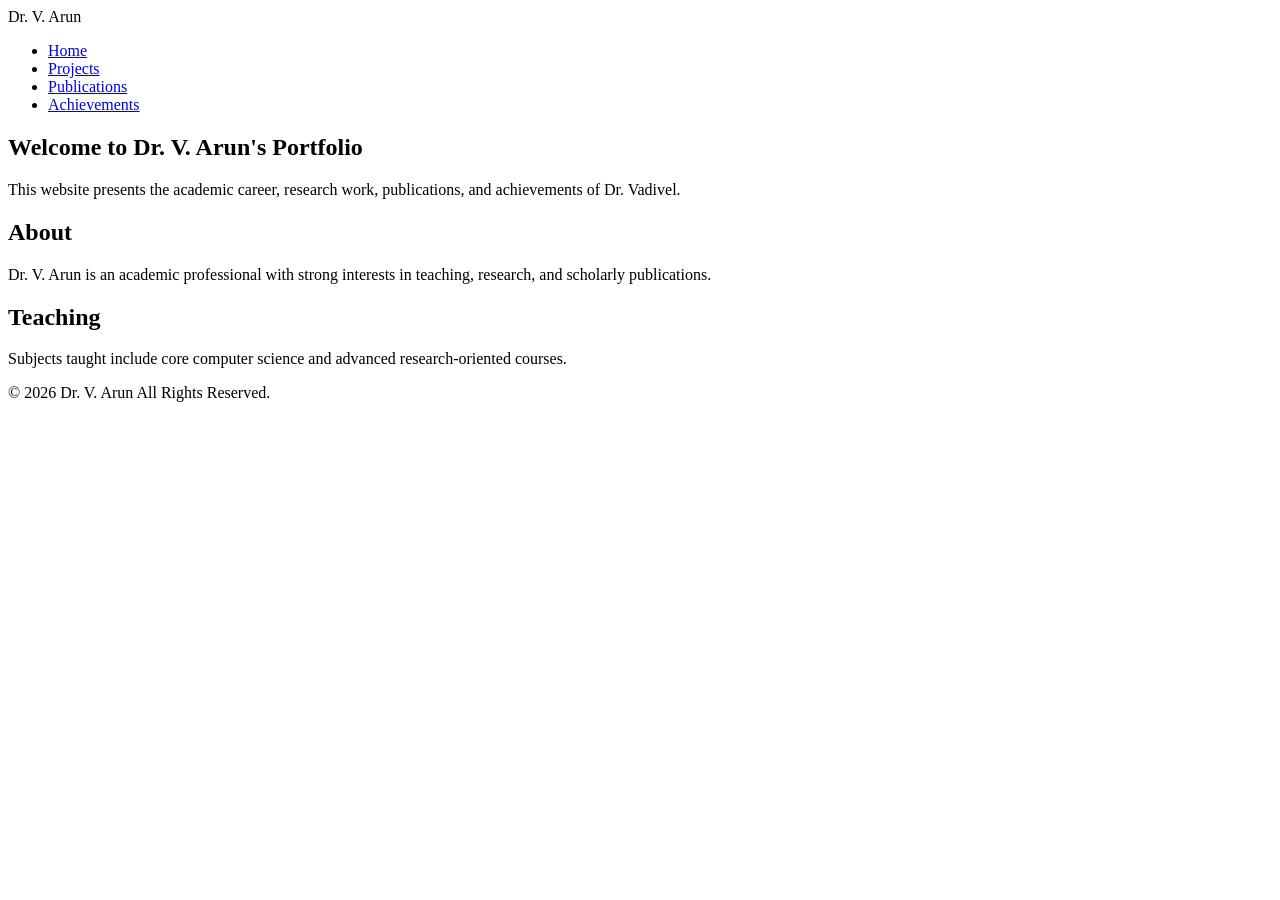
==== index.html @ 90573279 "Initial website commit" ====
<!DOCTYPE html>
<html lang="en">
<head>
  <meta charset="UTF-8">
  <title>Dr. V. Arun | Academic Portfolio</title>
  <meta name="viewport" content="width=device-width, initial-scale=1.0">
  <link rel="stylesheet" href="style.css">
</head>
<body>

  <nav>
    <div class="logo">Dr. V. Arun</div>
    <ul>
      <li><a href="index.html" class="active">Home</a></li>
      <li><a href="projects.html">Projects</a></li>
      <li><a href="publications.html">Publications</a></li>
      <li><a href="achievements.html">Achievements</a></li>
    </ul>
  </nav>

  <section class="hero">
    <h1>Welcome to Dr. V. Arun's Portfolio</h1>
    <p>
      This website presents the academic career, research work,
      publications, and achievements of Dr. Vadivel.
    </p>
  </section>

  <section class="content">
    <h2>About</h2>
    <p>
      Dr. V. Arun is an academic professional with strong interests
      in teaching, research, and scholarly publications.
    </p>

    <h2>Teaching</h2>
    <p>
      Subjects taught include core computer science and advanced
      research-oriented courses.
    </p>
  </section>

  <footer>
    <p>© 2026 Dr. V. Arun All Rights Reserved.</p>
  </footer>

</body>
</html>
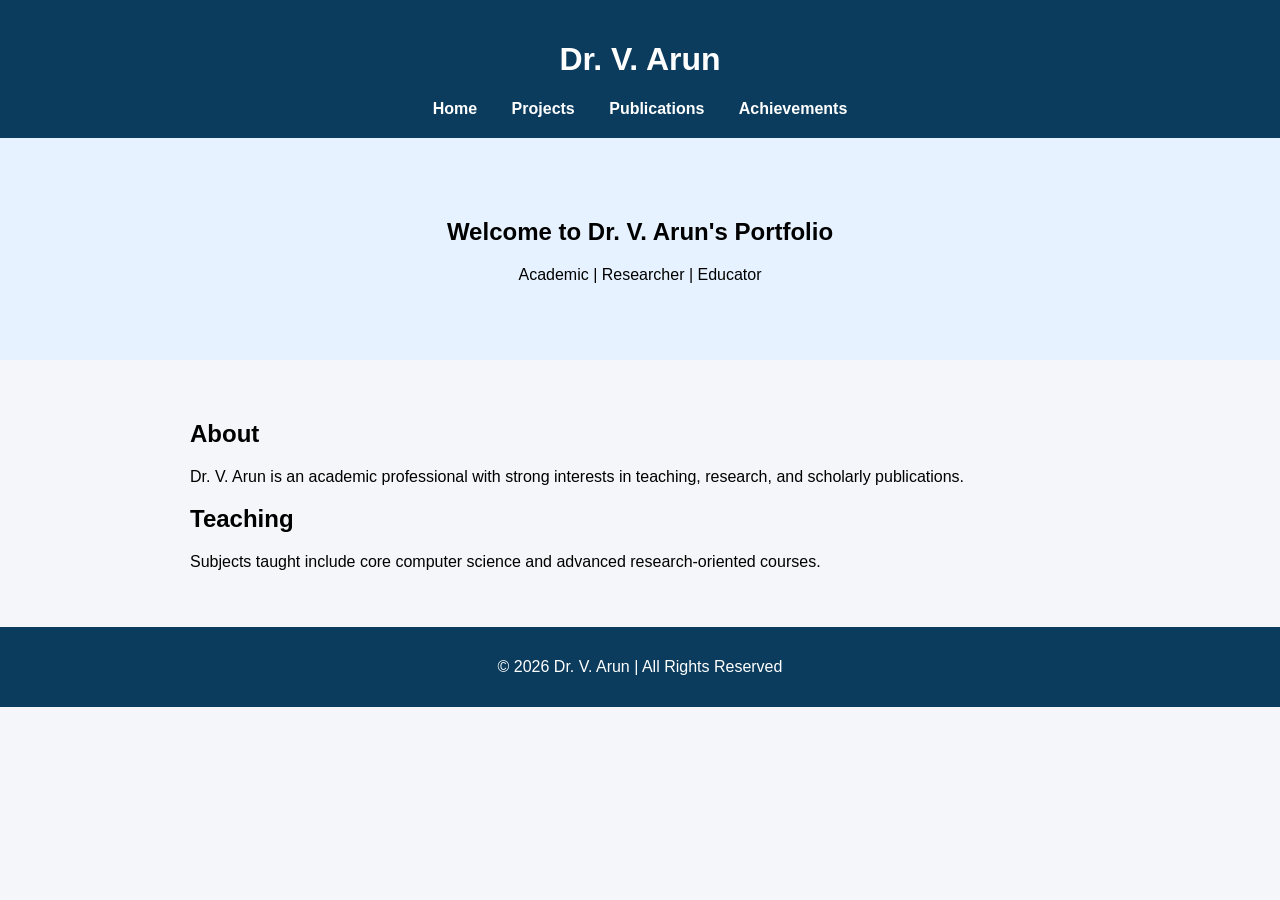
==== commit 313e1903: "UI upgrade" ====
--- a/index.html
+++ b/index.html
@@ -1,48 +1,37 @@
 <!DOCTYPE html>
-<html lang="en">
+<html>
 <head>
-  <meta charset="UTF-8">
-  <title>Dr. V. Arun | Academic Portfolio</title>
-  <meta name="viewport" content="width=device-width, initial-scale=1.0">
-  <link rel="stylesheet" href="style.css">
+    <title>Dr. V. Arun Portfolio</title>
+    <link rel="stylesheet" href="styles.css">
 </head>
 <body>
 
-  <nav>
-    <div class="logo">Dr. V. Arun</div>
-    <ul>
-      <li><a href="index.html" class="active">Home</a></li>
-      <li><a href="projects.html">Projects</a></li>
-      <li><a href="publications.html">Publications</a></li>
-      <li><a href="achievements.html">Achievements</a></li>
-    </ul>
-  </nav>
+<header>
+    <h1>Dr. V. Arun</h1>
+    <nav>
+        <a href="index.html">Home</a>
+        <a href="projects.html">Projects</a>
+        <a href="publications.html">Publications</a>
+        <a href="achievements.html">Achievements</a>
+    </nav>
+</header>
 
-  <section class="hero">
-    <h1>Welcome to Dr. V. Arun's Portfolio</h1>
-    <p>
-      This website presents the academic career, research work,
-      publications, and achievements of Dr. Vadivel.
-    </p>
-  </section>
+<section class="hero">
+    <h2>Welcome to Dr. V. Arun's Portfolio</h2>
+    <p>Academic | Researcher | Educator</p>
+</section>
 
-  <section class="content">
+<section class="content">
     <h2>About</h2>
-    <p>
-      Dr. V. Arun is an academic professional with strong interests
-      in teaching, research, and scholarly publications.
-    </p>
+    <p>Dr. V. Arun is an academic professional with strong interests in teaching, research, and scholarly publications.</p>
 
     <h2>Teaching</h2>
-    <p>
-      Subjects taught include core computer science and advanced
-      research-oriented courses.
-    </p>
-  </section>
+    <p>Subjects taught include core computer science and advanced research-oriented courses.</p>
+</section>
 
-  <footer>
-    <p>© 2026 Dr. V. Arun All Rights Reserved.</p>
-  </footer>
+<footer>
+    <p>© 2026 Dr. V. Arun | All Rights Reserved</p>
+</footer>
 
 </body>
-</html>
+</html>
--- a/styles.css
+++ b/styles.css
@@ -0,0 +1,42 @@
+body {
+    font-family: Arial, sans-serif;
+    margin: 0;
+    background: #f4f6f9;
+}
+
+header {
+    background: #0b3c5d;
+    color: white;
+    padding: 20px;
+    text-align: center;
+}
+
+nav a {
+    margin: 0 15px;
+    color: white;
+    text-decoration: none;
+    font-weight: bold;
+}
+
+nav a:hover {
+    text-decoration: underline;
+}
+
+.hero {
+    padding: 60px;
+    text-align: center;
+    background: #e6f2ff;
+}
+
+.content {
+    padding: 40px;
+    max-width: 900px;
+    margin: auto;
+}
+
+footer {
+    text-align: center;
+    padding: 15px;
+    background: #0b3c5d;
+    color: white;
+}
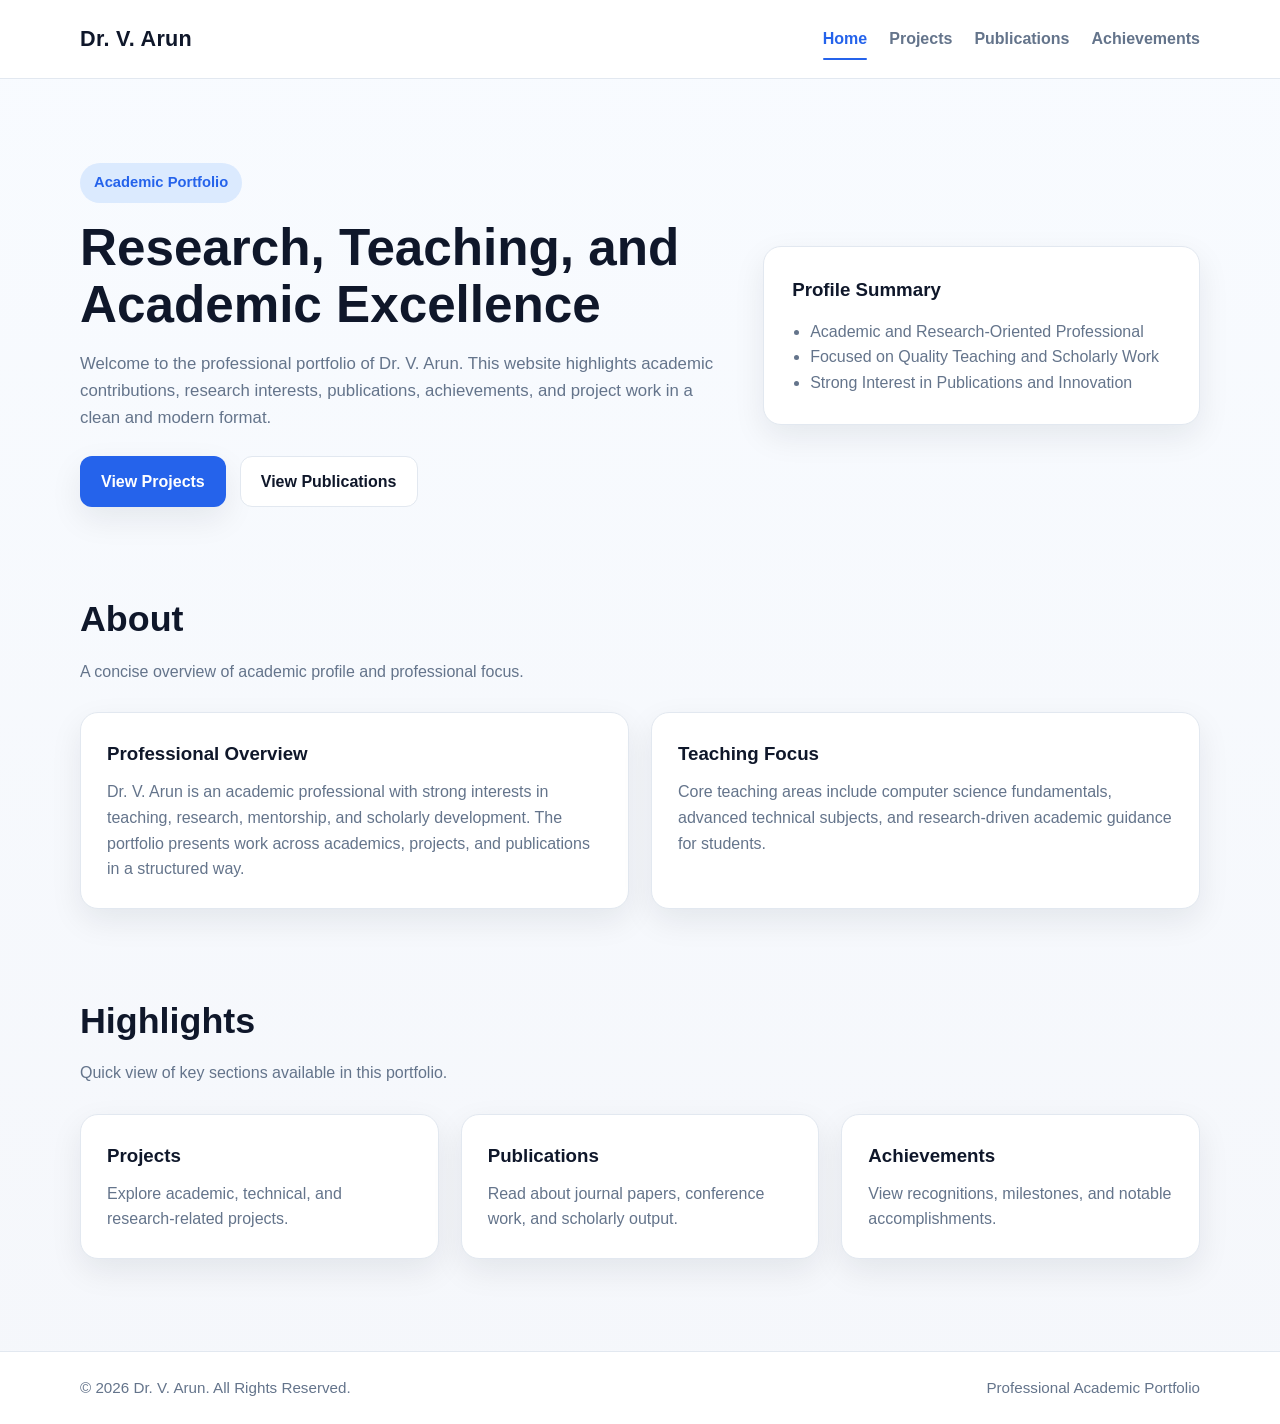
==== commit cb874817: "Modern professional portfolio redesign" ====
--- a/index.html
+++ b/index.html
@@ -1,37 +1,108 @@
 <!DOCTYPE html>
-<html>
+<html lang="en">
 <head>
-    <title>Dr. V. Arun Portfolio</title>
-    <link rel="stylesheet" href="styles.css">
+  <meta charset="UTF-8" />
+  <meta name="viewport" content="width=device-width, initial-scale=1.0" />
+  <title>Dr. V. Arun | Portfolio</title>
+  <link rel="stylesheet" href="styles.css" />
 </head>
 <body>
-
-<header>
-    <h1>Dr. V. Arun</h1>
-    <nav>
-        <a href="index.html">Home</a>
+  <header class="site-header">
+    <div class="container nav-wrapper">
+      <div class="brand">Dr. V. Arun</div>
+      <nav class="nav">
+        <a href="index.html" class="active">Home</a>
         <a href="projects.html">Projects</a>
         <a href="publications.html">Publications</a>
         <a href="achievements.html">Achievements</a>
-    </nav>
-</header>
+      </nav>
+    </div>
+  </header>
 
-<section class="hero">
-    <h2>Welcome to Dr. V. Arun's Portfolio</h2>
-    <p>Academic | Researcher | Educator</p>
-</section>
+  <section class="hero">
+    <div class="container hero-grid">
+      <div>
+        <p class="tag">Academic Portfolio</p>
+        <h1>Research, Teaching, and Academic Excellence</h1>
+        <p class="hero-text">
+          Welcome to the professional portfolio of Dr. V. Arun. This website highlights
+          academic contributions, research interests, publications, achievements, and
+          project work in a clean and modern format.
+        </p>
+        <div class="hero-actions">
+          <a href="projects.html" class="btn btn-primary">View Projects</a>
+          <a href="publications.html" class="btn btn-secondary">View Publications</a>
+        </div>
+      </div>
 
-<section class="content">
-    <h2>About</h2>
-    <p>Dr. V. Arun is an academic professional with strong interests in teaching, research, and scholarly publications.</p>
+      <div class="hero-card">
+        <h3>Profile Summary</h3>
+        <ul>
+          <li>Academic and Research-Oriented Professional</li>
+          <li>Focused on Quality Teaching and Scholarly Work</li>
+          <li>Strong Interest in Publications and Innovation</li>
+        </ul>
+      </div>
+    </div>
+  </section>
 
-    <h2>Teaching</h2>
-    <p>Subjects taught include core computer science and advanced research-oriented courses.</p>
-</section>
+  <main class="container section">
+    <div class="section-title">
+      <h2>About</h2>
+      <p>A concise overview of academic profile and professional focus.</p>
+    </div>
 
-<footer>
-    <p>© 2026 Dr. V. Arun | All Rights Reserved</p>
-</footer>
+    <div class="grid-2">
+      <div class="card">
+        <h3>Professional Overview</h3>
+        <p>
+          Dr. V. Arun is an academic professional with strong interests in teaching,
+          research, mentorship, and scholarly development. The portfolio presents work
+          across academics, projects, and publications in a structured way.
+        </p>
+      </div>
 
+      <div class="card">
+        <h3>Teaching Focus</h3>
+        <p>
+          Core teaching areas include computer science fundamentals, advanced technical
+          subjects, and research-driven academic guidance for students.
+        </p>
+      </div>
+    </div>
+  </main>
+
+  <section class="container section">
+    <div class="section-title">
+      <h2>Highlights</h2>
+      <p>Quick view of key sections available in this portfolio.</p>
+    </div>
+
+    <div class="cards-3">
+      <a class="card link-card" href="projects.html">
+        <h3>Projects</h3>
+        <p>Explore academic, technical, and research-related projects.</p>
+      </a>
+
+      <a class="card link-card" href="publications.html">
+        <h3>Publications</h3>
+        <p>Read about journal papers, conference work, and scholarly output.</p>
+      </a>
+
+      <a class="card link-card" href="achievements.html">
+        <h3>Achievements</h3>
+        <p>View recognitions, milestones, and notable accomplishments.</p>
+      </a>
+    </div>
+  </section>
+
+  <footer class="site-footer">
+    <div class="container footer-flex">
+      <p>© 2026 Dr. V. Arun. All Rights Reserved.</p>
+      <p>Professional Academic Portfolio</p>
+    </div>
+  </footer>
+
+  <script src="scripts.js"></script>
 </body>
 </html>
--- a/styles.css
+++ b/styles.css
@@ -1,42 +1,297 @@
+:root {
+  --bg: #f5f7fb;
+  --surface: #ffffff;
+  --primary: #0f172a;
+  --accent: #2563eb;
+  --accent-soft: #dbeafe;
+  --text: #1e293b;
+  --muted: #64748b;
+  --border: #e2e8f0;
+  --shadow: 0 12px 32px rgba(15, 23, 42, 0.08);
+  --radius: 18px;
+}
+
+* {
+  margin: 0;
+  padding: 0;
+  box-sizing: border-box;
+}
+
+html {
+  scroll-behavior: smooth;
+}
+
 body {
-    font-family: Arial, sans-serif;
-    margin: 0;
-    background: #f4f6f9;
-}
-
-header {
-    background: #0b3c5d;
-    color: white;
-    padding: 20px;
-    text-align: center;
-}
-
-nav a {
-    margin: 0 15px;
-    color: white;
-    text-decoration: none;
-    font-weight: bold;
-}
-
-nav a:hover {
-    text-decoration: underline;
+  font-family: "Segoe UI", Arial, sans-serif;
+  background: linear-gradient(180deg, #f8fbff 0%, var(--bg) 100%);
+  color: var(--text);
+  line-height: 1.6;
+}
+
+a {
+  text-decoration: none;
+}
+
+.container {
+  width: min(1120px, 92%);
+  margin: 0 auto;
+}
+
+.site-header {
+  position: sticky;
+  top: 0;
+  z-index: 1000;
+  background: rgba(255, 255, 255, 0.9);
+  backdrop-filter: blur(12px);
+  border-bottom: 1px solid var(--border);
+}
+
+.nav-wrapper {
+  min-height: 78px;
+  display: flex;
+  align-items: center;
+  justify-content: space-between;
+}
+
+.brand {
+  font-size: 1.35rem;
+  font-weight: 700;
+  color: var(--primary);
+  letter-spacing: 0.3px;
+}
+
+.nav {
+  display: flex;
+  gap: 22px;
+  flex-wrap: wrap;
+}
+
+.nav a {
+  color: var(--muted);
+  font-weight: 600;
+  position: relative;
+  transition: 0.25s ease;
+}
+
+.nav a:hover,
+.nav a.active {
+  color: var(--accent);
+}
+
+.nav a.active::after,
+.nav a:hover::after {
+  content: "";
+  position: absolute;
+  left: 0;
+  bottom: -8px;
+  width: 100%;
+  height: 2px;
+  background: var(--accent);
+  border-radius: 999px;
 }
 
 .hero {
-    padding: 60px;
-    text-align: center;
-    background: #e6f2ff;
-}
-
-.content {
-    padding: 40px;
-    max-width: 900px;
-    margin: auto;
-}
-
-footer {
-    text-align: center;
-    padding: 15px;
-    background: #0b3c5d;
-    color: white;
+  padding: 84px 0 56px;
+}
+
+.hero-grid {
+  display: grid;
+  grid-template-columns: 1.5fr 1fr;
+  gap: 28px;
+  align-items: center;
+}
+
+.tag {
+  display: inline-block;
+  margin-bottom: 16px;
+  padding: 8px 14px;
+  border-radius: 999px;
+  background: var(--accent-soft);
+  color: var(--accent);
+  font-size: 0.92rem;
+  font-weight: 700;
+}
+
+.hero h1 {
+  font-size: clamp(2.3rem, 4vw, 4rem);
+  line-height: 1.12;
+  color: var(--primary);
+  margin-bottom: 18px;
+}
+
+.hero-text {
+  font-size: 1.05rem;
+  color: var(--muted);
+  max-width: 680px;
+  margin-bottom: 24px;
+}
+
+.hero-actions {
+  display: flex;
+  gap: 14px;
+  flex-wrap: wrap;
+}
+
+.btn {
+  display: inline-flex;
+  align-items: center;
+  justify-content: center;
+  padding: 12px 20px;
+  border-radius: 12px;
+  font-weight: 700;
+  transition: 0.25s ease;
+  border: 1px solid transparent;
+}
+
+.btn-primary {
+  background: var(--accent);
+  color: #fff;
+  box-shadow: var(--shadow);
+}
+
+.btn-primary:hover {
+  transform: translateY(-2px);
+  opacity: 0.95;
+}
+
+.btn-secondary {
+  background: #fff;
+  color: var(--primary);
+  border-color: var(--border);
+}
+
+.btn-secondary:hover {
+  transform: translateY(-2px);
+  border-color: var(--accent);
+  color: var(--accent);
+}
+
+.hero-card,
+.card {
+  background: var(--surface);
+  border: 1px solid var(--border);
+  border-radius: var(--radius);
+  box-shadow: var(--shadow);
+}
+
+.hero-card {
+  padding: 28px;
+}
+
+.hero-card h3 {
+  margin-bottom: 14px;
+  color: var(--primary);
+}
+
+.hero-card ul {
+  padding-left: 18px;
+  color: var(--muted);
+}
+
+.section {
+  padding: 28px 0 56px;
+}
+
+.section-title {
+  margin-bottom: 28px;
+}
+
+.section-title h1,
+.section-title h2 {
+  font-size: clamp(1.8rem, 2.8vw, 2.6rem);
+  color: var(--primary);
+  margin-bottom: 10px;
+}
+
+.section-title p {
+  color: var(--muted);
+}
+
+.grid-2 {
+  display: grid;
+  grid-template-columns: repeat(2, 1fr);
+  gap: 22px;
+}
+
+.cards-3 {
+  display: grid;
+  grid-template-columns: repeat(3, 1fr);
+  gap: 22px;
+}
+
+.stack {
+  display: grid;
+  gap: 20px;
+}
+
+.card {
+  padding: 26px;
+  transition: 0.28s ease;
+}
+
+.card:hover {
+  transform: translateY(-4px);
+}
+
+.card h3 {
+  margin-bottom: 10px;
+  color: var(--primary);
+}
+
+.card p {
+  color: var(--muted);
+}
+
+.link-card {
+  color: inherit;
+}
+
+.site-footer {
+  margin-top: 36px;
+  border-top: 1px solid var(--border);
+  background: #ffffff;
+}
+
+.footer-flex {
+  min-height: 72px;
+  display: flex;
+  align-items: center;
+  justify-content: space-between;
+  gap: 12px;
+  color: var(--muted);
+  font-size: 0.95rem;
+}
+
+.reveal {
+  opacity: 0;
+  transform: translateY(24px);
+  transition: all 0.7s ease;
+}
+
+.reveal.show {
+  opacity: 1;
+  transform: translateY(0);
+}
+
+@media (max-width: 900px) {
+  .hero-grid,
+  .grid-2,
+  .cards-3 {
+    grid-template-columns: 1fr;
+  }
+
+  .nav-wrapper,
+  .footer-flex {
+    flex-direction: column;
+    justify-content: center;
+    padding: 14px 0;
+  }
+
+  .nav {
+    justify-content: center;
+  }
+
+  .hero {
+    padding-top: 56px;
+  }
 }
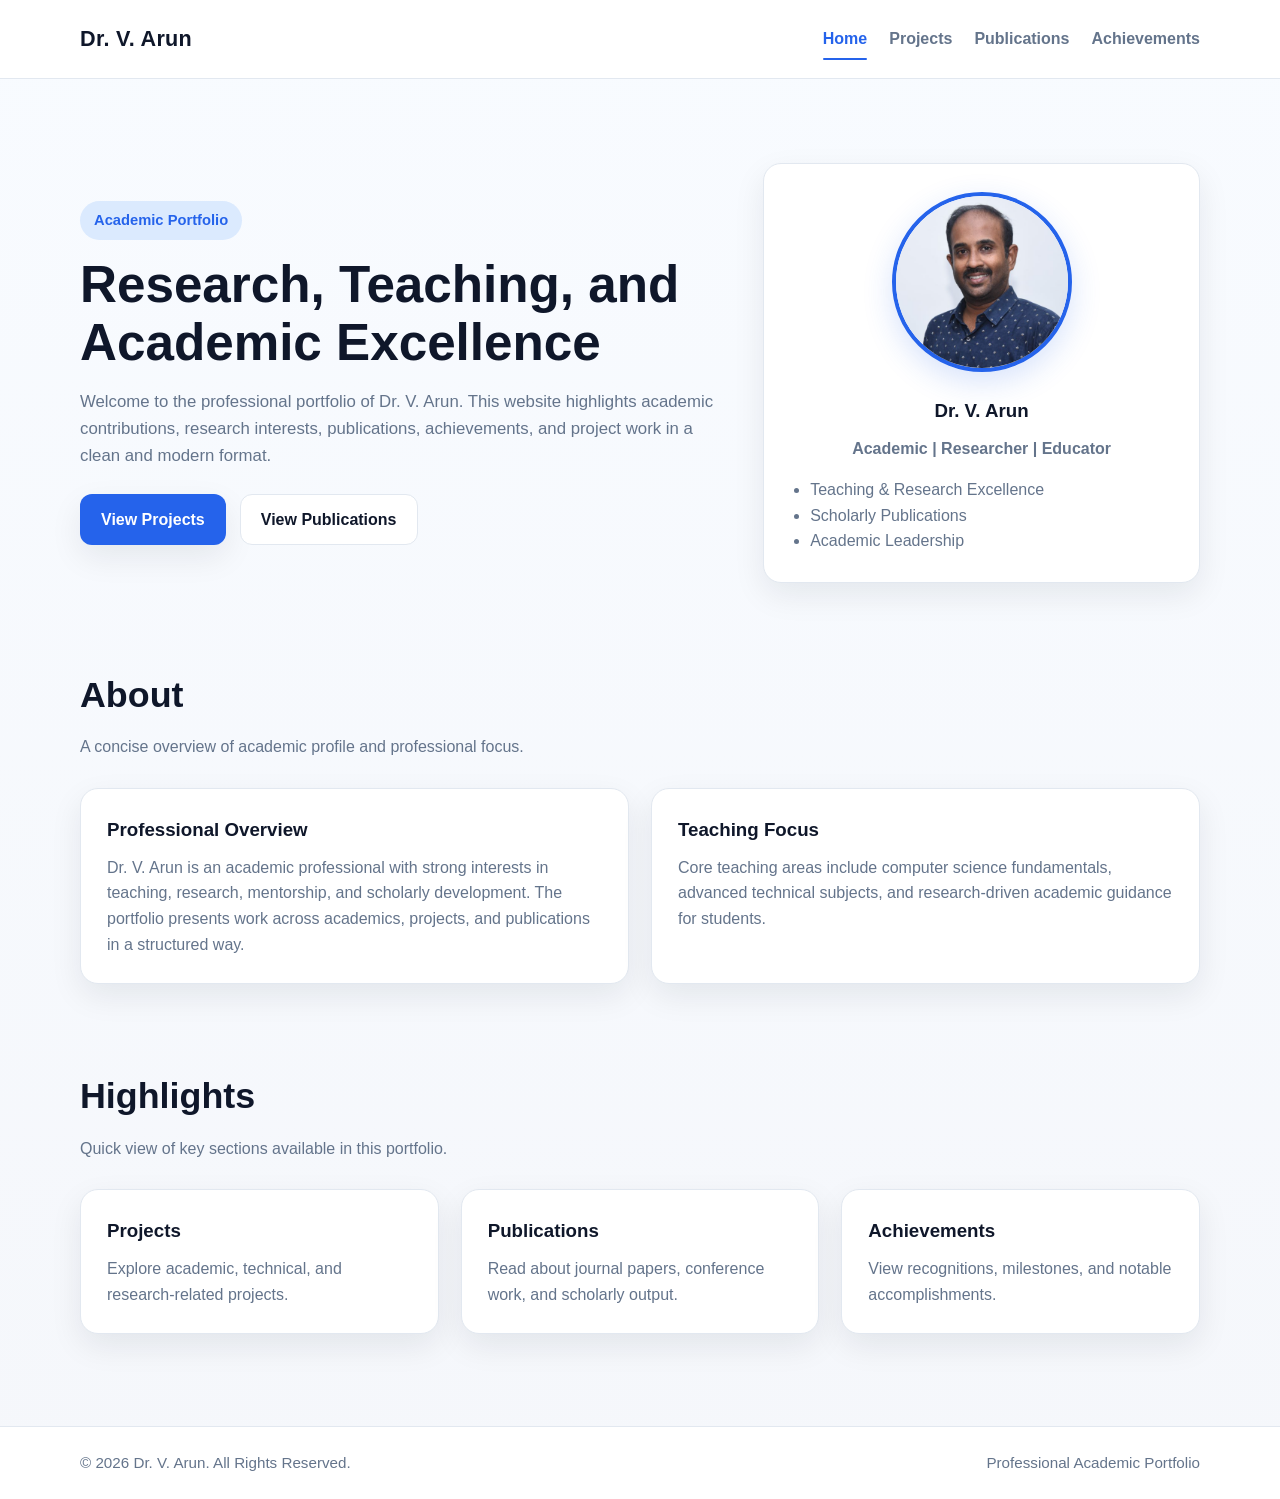
==== commit 6a331715: "Added profile image and professional redesign" ====
--- a/index.html
+++ b/index.html
@@ -35,12 +35,14 @@
         </div>
       </div>
 
-      <div class="hero-card">
-        <h3>Profile Summary</h3>
+      <div class="hero-card profile-card">
+        <img src="assets/profile.jpg" alt="Dr. V. Arun" class="profile-img" />
+        <h3>Dr. V. Arun</h3>
+        <p class="profile-role">Academic | Researcher | Educator</p>
         <ul>
-          <li>Academic and Research-Oriented Professional</li>
-          <li>Focused on Quality Teaching and Scholarly Work</li>
-          <li>Strong Interest in Publications and Innovation</li>
+          <li>Teaching & Research Excellence</li>
+          <li>Scholarly Publications</li>
+          <li>Academic Leadership</li>
         </ul>
       </div>
     </div>
--- a/styles.css
+++ b/styles.css
@@ -41,7 +41,7 @@
   position: sticky;
   top: 0;
   z-index: 1000;
-  background: rgba(255, 255, 255, 0.9);
+  background: rgba(255, 255, 255, 0.92);
   backdrop-filter: blur(12px);
   border-bottom: 1px solid var(--border);
 }
@@ -179,13 +179,35 @@
 }
 
 .hero-card h3 {
-  margin-bottom: 14px;
+  margin-bottom: 10px;
   color: var(--primary);
 }
 
 .hero-card ul {
   padding-left: 18px;
   color: var(--muted);
+  text-align: left;
+}
+
+.profile-card {
+  text-align: center;
+}
+
+.profile-img {
+  width: 180px;
+  height: 180px;
+  object-fit: cover;
+  object-position: center top;
+  border-radius: 50%;
+  margin-bottom: 16px;
+  border: 4px solid var(--accent);
+  box-shadow: 0 10px 30px rgba(37, 99, 235, 0.18);
+}
+
+.profile-role {
+  color: var(--muted);
+  margin-bottom: 16px;
+  font-weight: 600;
 }
 
 .section {
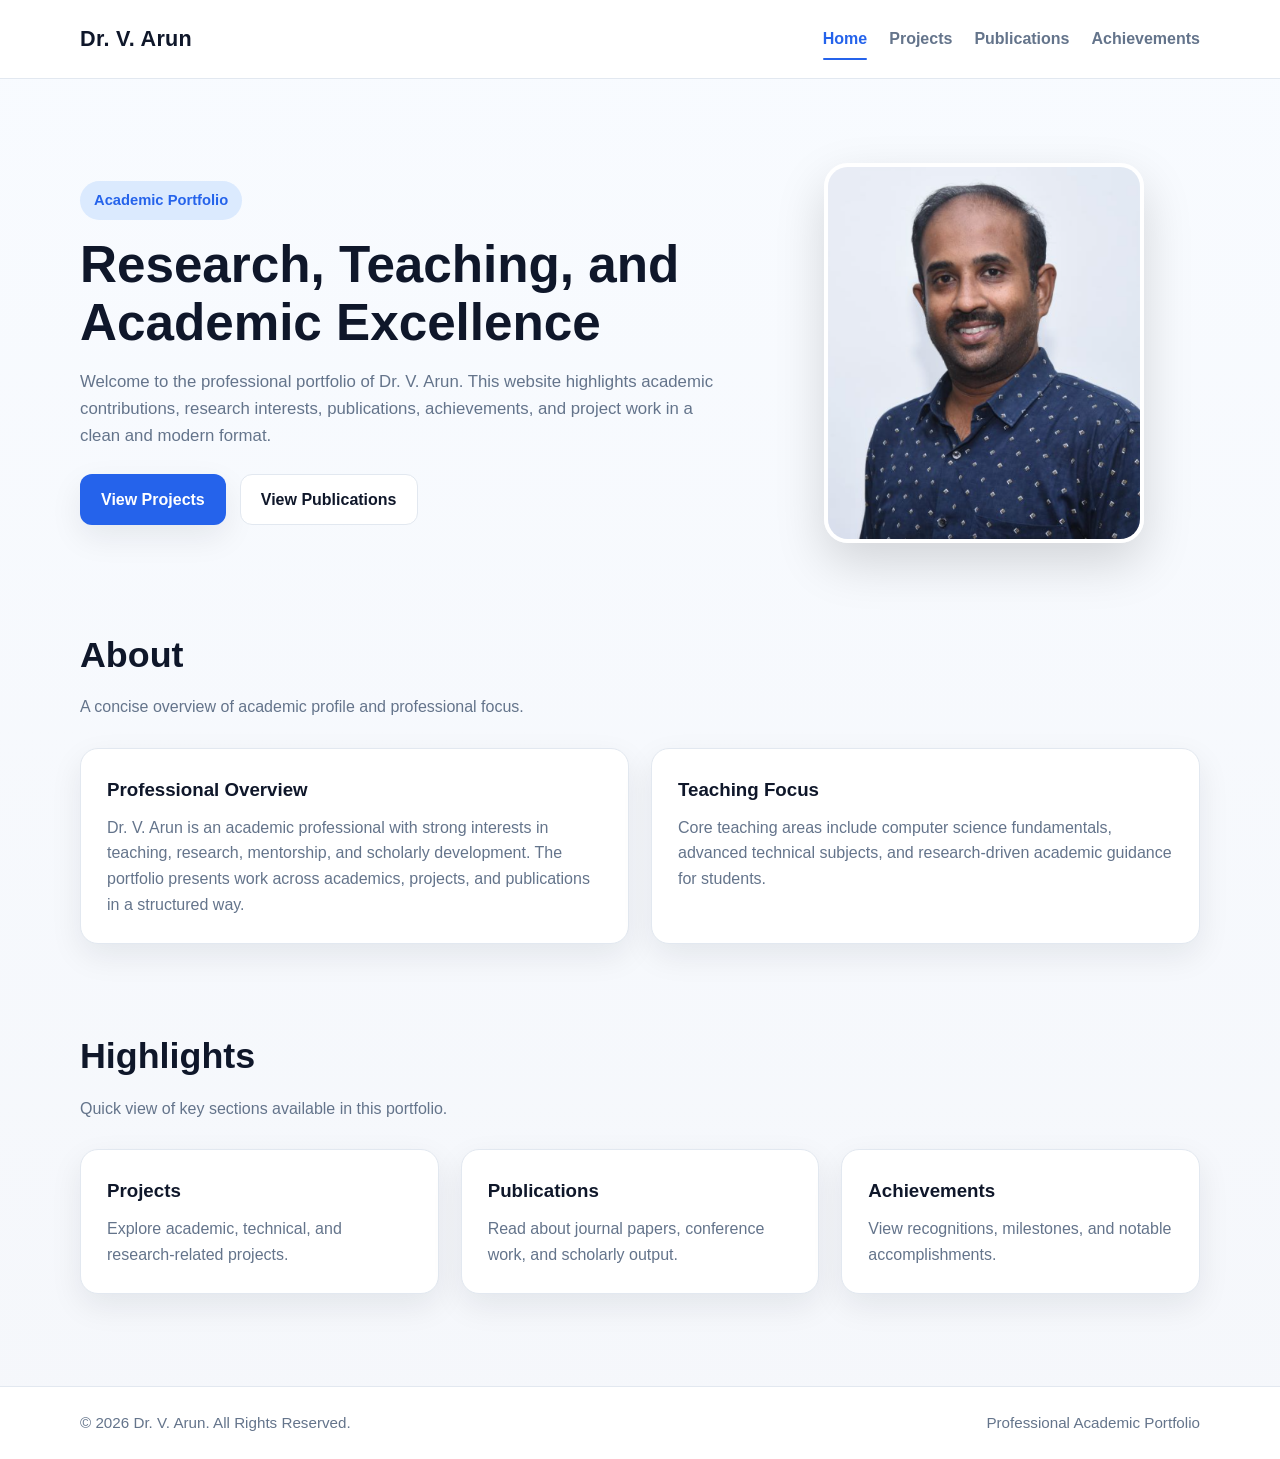
==== commit 6acad579: "Added hero image to homepage" ====
--- a/index.html
+++ b/index.html
@@ -29,21 +29,15 @@
           academic contributions, research interests, publications, achievements, and
           project work in a clean and modern format.
         </p>
+
         <div class="hero-actions">
           <a href="projects.html" class="btn btn-primary">View Projects</a>
           <a href="publications.html" class="btn btn-secondary">View Publications</a>
         </div>
       </div>
 
-      <div class="hero-card profile-card">
-        <img src="assets/profile.jpg" alt="Dr. V. Arun" class="profile-img" />
-        <h3>Dr. V. Arun</h3>
-        <p class="profile-role">Academic | Researcher | Educator</p>
-        <ul>
-          <li>Teaching & Research Excellence</li>
-          <li>Scholarly Publications</li>
-          <li>Academic Leadership</li>
-        </ul>
+      <div class="hero-image-container">
+        <img src="assets/profile.jpg" alt="Dr. V. Arun" class="hero-image" />
       </div>
     </div>
   </section>
--- a/styles.css
+++ b/styles.css
@@ -97,7 +97,7 @@
 .hero-grid {
   display: grid;
   grid-template-columns: 1.5fr 1fr;
-  gap: 28px;
+  gap: 40px;
   align-items: center;
 }
 
@@ -166,48 +166,42 @@
   color: var(--accent);
 }
 
-.hero-card,
+.hero-image-container {
+  display: flex;
+  justify-content: center;
+  align-items: center;
+}
+
+.hero-image {
+  width: 320px;
+  height: 380px;
+  object-fit: cover;
+  object-position: center top;
+  border-radius: 24px;
+  box-shadow: 0 20px 50px rgba(0, 0, 0, 0.15);
+  border: 4px solid #ffffff;
+}
+
 .card {
   background: var(--surface);
   border: 1px solid var(--border);
   border-radius: var(--radius);
   box-shadow: var(--shadow);
-}
-
-.hero-card {
-  padding: 28px;
-}
-
-.hero-card h3 {
+  padding: 26px;
+  transition: 0.28s ease;
+}
+
+.card:hover {
+  transform: translateY(-4px);
+}
+
+.card h3 {
   margin-bottom: 10px;
   color: var(--primary);
 }
 
-.hero-card ul {
-  padding-left: 18px;
-  color: var(--muted);
-  text-align: left;
-}
-
-.profile-card {
-  text-align: center;
-}
-
-.profile-img {
-  width: 180px;
-  height: 180px;
-  object-fit: cover;
-  object-position: center top;
-  border-radius: 50%;
-  margin-bottom: 16px;
-  border: 4px solid var(--accent);
-  box-shadow: 0 10px 30px rgba(37, 99, 235, 0.18);
-}
-
-.profile-role {
-  color: var(--muted);
-  margin-bottom: 16px;
-  font-weight: 600;
+.card p {
+  color: var(--muted);
 }
 
 .section {
@@ -218,7 +212,6 @@
   margin-bottom: 28px;
 }
 
-.section-title h1,
 .section-title h2 {
   font-size: clamp(1.8rem, 2.8vw, 2.6rem);
   color: var(--primary);
@@ -239,29 +232,6 @@
   display: grid;
   grid-template-columns: repeat(3, 1fr);
   gap: 22px;
-}
-
-.stack {
-  display: grid;
-  gap: 20px;
-}
-
-.card {
-  padding: 26px;
-  transition: 0.28s ease;
-}
-
-.card:hover {
-  transform: translateY(-4px);
-}
-
-.card h3 {
-  margin-bottom: 10px;
-  color: var(--primary);
-}
-
-.card p {
-  color: var(--muted);
 }
 
 .link-card {
@@ -316,4 +286,9 @@
   .hero {
     padding-top: 56px;
   }
+
+  .hero-image {
+    width: 260px;
+    height: 320px;
+  }
 }
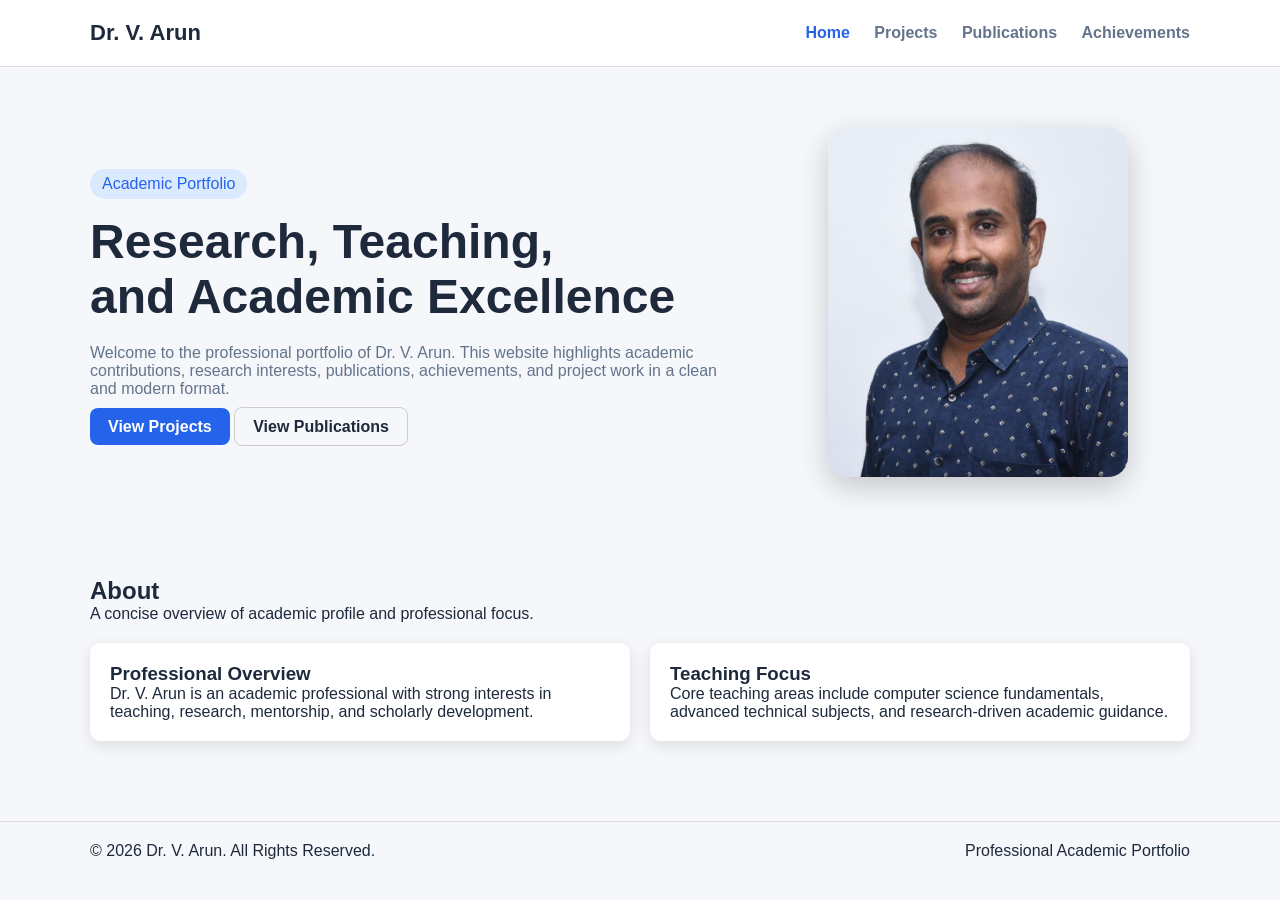
==== commit cf4b3f52: "Final hero image fix" ====
--- a/index.html
+++ b/index.html
@@ -1,104 +1,90 @@
 <!DOCTYPE html>
 <html lang="en">
 <head>
-  <meta charset="UTF-8" />
-  <meta name="viewport" content="width=device-width, initial-scale=1.0" />
+  <meta charset="UTF-8">
+  <meta name="viewport" content="width=device-width, initial-scale=1.0">
   <title>Dr. V. Arun | Portfolio</title>
-  <link rel="stylesheet" href="styles.css" />
+  <link rel="stylesheet" href="styles.css">
 </head>
+
 <body>
-  <header class="site-header">
-    <div class="container nav-wrapper">
-      <div class="brand">Dr. V. Arun</div>
-      <nav class="nav">
-        <a href="index.html" class="active">Home</a>
-        <a href="projects.html">Projects</a>
-        <a href="publications.html">Publications</a>
-        <a href="achievements.html">Achievements</a>
-      </nav>
-    </div>
-  </header>
 
-  <section class="hero">
-    <div class="container hero-grid">
-      <div>
-        <p class="tag">Academic Portfolio</p>
-        <h1>Research, Teaching, and Academic Excellence</h1>
-        <p class="hero-text">
-          Welcome to the professional portfolio of Dr. V. Arun. This website highlights
-          academic contributions, research interests, publications, achievements, and
-          project work in a clean and modern format.
-        </p>
+<header class="site-header">
+  <div class="container nav-wrapper">
+    <div class="brand">Dr. V. Arun</div>
+    <nav class="nav">
+      <a href="index.html" class="active">Home</a>
+      <a href="projects.html">Projects</a>
+      <a href="publications.html">Publications</a>
+      <a href="achievements.html">Achievements</a>
+    </nav>
+  </div>
+</header>
 
-        <div class="hero-actions">
-          <a href="projects.html" class="btn btn-primary">View Projects</a>
-          <a href="publications.html" class="btn btn-secondary">View Publications</a>
-        </div>
-      </div>
+<section class="hero">
+  <div class="container hero-grid">
 
-      <div class="hero-image-container">
-        <img src="assets/profile.jpg" alt="Dr. V. Arun" class="hero-image" />
+    <!-- LEFT CONTENT -->
+    <div>
+      <p class="tag">Academic Portfolio</p>
+
+      <h1>Research, Teaching,<br>and Academic Excellence</h1>
+
+      <p class="hero-text">
+        Welcome to the professional portfolio of Dr. V. Arun. This website highlights
+        academic contributions, research interests, publications, achievements, and
+        project work in a clean and modern format.
+      </p>
+
+      <div class="hero-actions">
+        <a href="projects.html" class="btn btn-primary">View Projects</a>
+        <a href="publications.html" class="btn btn-secondary">View Publications</a>
       </div>
     </div>
-  </section>
 
-  <main class="container section">
-    <div class="section-title">
-      <h2>About</h2>
-      <p>A concise overview of academic profile and professional focus.</p>
+    <!-- RIGHT IMAGE -->
+    <div class="hero-image-container">
+      <img src="assets/profile.jpg" alt="Dr. V. Arun" class="hero-image">
     </div>
 
-    <div class="grid-2">
-      <div class="card">
-        <h3>Professional Overview</h3>
-        <p>
-          Dr. V. Arun is an academic professional with strong interests in teaching,
-          research, mentorship, and scholarly development. The portfolio presents work
-          across academics, projects, and publications in a structured way.
-        </p>
-      </div>
+  </div>
+</section>
 
-      <div class="card">
-        <h3>Teaching Focus</h3>
-        <p>
-          Core teaching areas include computer science fundamentals, advanced technical
-          subjects, and research-driven academic guidance for students.
-        </p>
-      </div>
-    </div>
-  </main>
+<main class="container section">
 
-  <section class="container section">
-    <div class="section-title">
-      <h2>Highlights</h2>
-      <p>Quick view of key sections available in this portfolio.</p>
+  <div class="section-title">
+    <h2>About</h2>
+    <p>A concise overview of academic profile and professional focus.</p>
+  </div>
+
+  <div class="grid-2">
+
+    <div class="card">
+      <h3>Professional Overview</h3>
+      <p>
+        Dr. V. Arun is an academic professional with strong interests in teaching,
+        research, mentorship, and scholarly development.
+      </p>
     </div>
 
-    <div class="cards-3">
-      <a class="card link-card" href="projects.html">
-        <h3>Projects</h3>
-        <p>Explore academic, technical, and research-related projects.</p>
-      </a>
+    <div class="card">
+      <h3>Teaching Focus</h3>
+      <p>
+        Core teaching areas include computer science fundamentals, advanced technical
+        subjects, and research-driven academic guidance.
+      </p>
+    </div>
 
-      <a class="card link-card" href="publications.html">
-        <h3>Publications</h3>
-        <p>Read about journal papers, conference work, and scholarly output.</p>
-      </a>
+  </div>
 
-      <a class="card link-card" href="achievements.html">
-        <h3>Achievements</h3>
-        <p>View recognitions, milestones, and notable accomplishments.</p>
-      </a>
-    </div>
-  </section>
+</main>
 
-  <footer class="site-footer">
-    <div class="container footer-flex">
-      <p>© 2026 Dr. V. Arun. All Rights Reserved.</p>
-      <p>Professional Academic Portfolio</p>
-    </div>
-  </footer>
+<footer class="site-footer">
+  <div class="container footer-flex">
+    <p>© 2026 Dr. V. Arun. All Rights Reserved.</p>
+    <p>Professional Academic Portfolio</p>
+  </div>
+</footer>
 
-  <script src="scripts.js"></script>
 </body>
 </html>
--- a/styles.css
+++ b/styles.css
@@ -1,97 +1,65 @@
 :root {
-  --bg: #f5f7fb;
-  --surface: #ffffff;
   --primary: #0f172a;
   --accent: #2563eb;
-  --accent-soft: #dbeafe;
   --text: #1e293b;
   --muted: #64748b;
-  --border: #e2e8f0;
-  --shadow: 0 12px 32px rgba(15, 23, 42, 0.08);
-  --radius: 18px;
+  --bg: #f5f7fb;
+  --white: #ffffff;
 }
 
+/* RESET */
 * {
   margin: 0;
   padding: 0;
   box-sizing: border-box;
 }
 
-html {
-  scroll-behavior: smooth;
+body {
+  font-family: "Segoe UI", Arial, sans-serif;
+  background: var(--bg);
+  color: var(--text);
 }
 
-body {
-  font-family: "Segoe UI", Arial, sans-serif;
-  background: linear-gradient(180deg, #f8fbff 0%, var(--bg) 100%);
-  color: var(--text);
-  line-height: 1.6;
+/* LAYOUT */
+.container {
+  width: 90%;
+  max-width: 1100px;
+  margin: auto;
 }
 
-a {
-  text-decoration: none;
-}
-
-.container {
-  width: min(1120px, 92%);
-  margin: 0 auto;
-}
-
+/* HEADER */
 .site-header {
-  position: sticky;
-  top: 0;
-  z-index: 1000;
-  background: rgba(255, 255, 255, 0.92);
-  backdrop-filter: blur(12px);
-  border-bottom: 1px solid var(--border);
+  background: white;
+  border-bottom: 1px solid #ddd;
 }
 
 .nav-wrapper {
-  min-height: 78px;
   display: flex;
+  justify-content: space-between;
   align-items: center;
-  justify-content: space-between;
+  padding: 20px 0;
 }
 
 .brand {
-  font-size: 1.35rem;
-  font-weight: 700;
-  color: var(--primary);
-  letter-spacing: 0.3px;
-}
-
-.nav {
-  display: flex;
-  gap: 22px;
-  flex-wrap: wrap;
+  font-size: 22px;
+  font-weight: bold;
 }
 
 .nav a {
+  margin-left: 20px;
+  text-decoration: none;
   color: var(--muted);
   font-weight: 600;
-  position: relative;
-  transition: 0.25s ease;
 }
 
-.nav a:hover,
-.nav a.active {
+.nav a.active,
+.nav a:hover {
   color: var(--accent);
 }
 
-.nav a.active::after,
-.nav a:hover::after {
-  content: "";
-  position: absolute;
-  left: 0;
-  bottom: -8px;
-  width: 100%;
-  height: 2px;
-  background: var(--accent);
-  border-radius: 999px;
-}
-
+/* HERO */
 .hero {
-  padding: 84px 0 56px;
+  padding: 60px 0;
 }
 
 .hero-grid {
@@ -102,193 +70,103 @@
 }
 
 .tag {
+  background: #dbeafe;
+  color: var(--accent);
+  padding: 6px 12px;
+  border-radius: 20px;
   display: inline-block;
-  margin-bottom: 16px;
-  padding: 8px 14px;
-  border-radius: 999px;
-  background: var(--accent-soft);
-  color: var(--accent);
-  font-size: 0.92rem;
-  font-weight: 700;
+  margin-bottom: 15px;
 }
 
 .hero h1 {
-  font-size: clamp(2.3rem, 4vw, 4rem);
-  line-height: 1.12;
-  color: var(--primary);
-  margin-bottom: 18px;
+  font-size: 48px;
+  margin-bottom: 20px;
 }
 
 .hero-text {
-  font-size: 1.05rem;
   color: var(--muted);
-  max-width: 680px;
-  margin-bottom: 24px;
+  margin-bottom: 20px;
 }
 
-.hero-actions {
-  display: flex;
-  gap: 14px;
-  flex-wrap: wrap;
-}
-
+/* BUTTONS */
 .btn {
-  display: inline-flex;
-  align-items: center;
-  justify-content: center;
-  padding: 12px 20px;
-  border-radius: 12px;
-  font-weight: 700;
-  transition: 0.25s ease;
-  border: 1px solid transparent;
+  padding: 10px 18px;
+  border-radius: 8px;
+  text-decoration: none;
+  font-weight: bold;
 }
 
 .btn-primary {
   background: var(--accent);
-  color: #fff;
-  box-shadow: var(--shadow);
-}
-
-.btn-primary:hover {
-  transform: translateY(-2px);
-  opacity: 0.95;
+  color: white;
 }
 
 .btn-secondary {
-  background: #fff;
-  color: var(--primary);
-  border-color: var(--border);
+  border: 1px solid #ccc;
+  color: var(--text);
 }
 
-.btn-secondary:hover {
-  transform: translateY(-2px);
-  border-color: var(--accent);
-  color: var(--accent);
-}
-
+/* IMAGE */
 .hero-image-container {
   display: flex;
   justify-content: center;
-  align-items: center;
 }
 
 .hero-image {
-  width: 320px;
-  height: 380px;
+  width: 300px;
+  height: 350px;
   object-fit: cover;
   object-position: center top;
-  border-radius: 24px;
-  box-shadow: 0 20px 50px rgba(0, 0, 0, 0.15);
-  border: 4px solid #ffffff;
+  border-radius: 20px;
+  box-shadow: 0 10px 30px rgba(0,0,0,0.2);
 }
 
-.card {
-  background: var(--surface);
-  border: 1px solid var(--border);
-  border-radius: var(--radius);
-  box-shadow: var(--shadow);
-  padding: 26px;
-  transition: 0.28s ease;
-}
-
-.card:hover {
-  transform: translateY(-4px);
-}
-
-.card h3 {
-  margin-bottom: 10px;
-  color: var(--primary);
-}
-
-.card p {
-  color: var(--muted);
-}
-
+/* SECTION */
 .section {
-  padding: 28px 0 56px;
+  padding: 40px 0;
 }
 
 .section-title {
-  margin-bottom: 28px;
-}
-
-.section-title h2 {
-  font-size: clamp(1.8rem, 2.8vw, 2.6rem);
-  color: var(--primary);
-  margin-bottom: 10px;
-}
-
-.section-title p {
-  color: var(--muted);
+  margin-bottom: 20px;
 }
 
 .grid-2 {
   display: grid;
-  grid-template-columns: repeat(2, 1fr);
-  gap: 22px;
+  grid-template-columns: 1fr 1fr;
+  gap: 20px;
 }
 
-.cards-3 {
-  display: grid;
-  grid-template-columns: repeat(3, 1fr);
-  gap: 22px;
+/* CARD */
+.card {
+  background: white;
+  padding: 20px;
+  border-radius: 10px;
+  box-shadow: 0 5px 15px rgba(0,0,0,0.1);
 }
 
-.link-card {
-  color: inherit;
-}
-
+/* FOOTER */
 .site-footer {
-  margin-top: 36px;
-  border-top: 1px solid var(--border);
-  background: #ffffff;
+  border-top: 1px solid #ddd;
+  padding: 20px 0;
+  margin-top: 40px;
 }
 
 .footer-flex {
-  min-height: 72px;
   display: flex;
-  align-items: center;
   justify-content: space-between;
-  gap: 12px;
-  color: var(--muted);
-  font-size: 0.95rem;
 }
 
-.reveal {
-  opacity: 0;
-  transform: translateY(24px);
-  transition: all 0.7s ease;
-}
-
-.reveal.show {
-  opacity: 1;
-  transform: translateY(0);
-}
-
-@media (max-width: 900px) {
-  .hero-grid,
-  .grid-2,
-  .cards-3 {
+/* RESPONSIVE */
+@media(max-width: 900px) {
+  .hero-grid {
     grid-template-columns: 1fr;
   }
 
-  .nav-wrapper,
-  .footer-flex {
-    flex-direction: column;
-    justify-content: center;
-    padding: 14px 0;
+  .grid-2 {
+    grid-template-columns: 1fr;
   }
 
-  .nav {
-    justify-content: center;
-  }
-
-  .hero {
-    padding-top: 56px;
-  }
-
-  .hero-image {
-    width: 260px;
-    height: 320px;
+  .hero h1 {
+    font-size: 32px;
   }
 }
